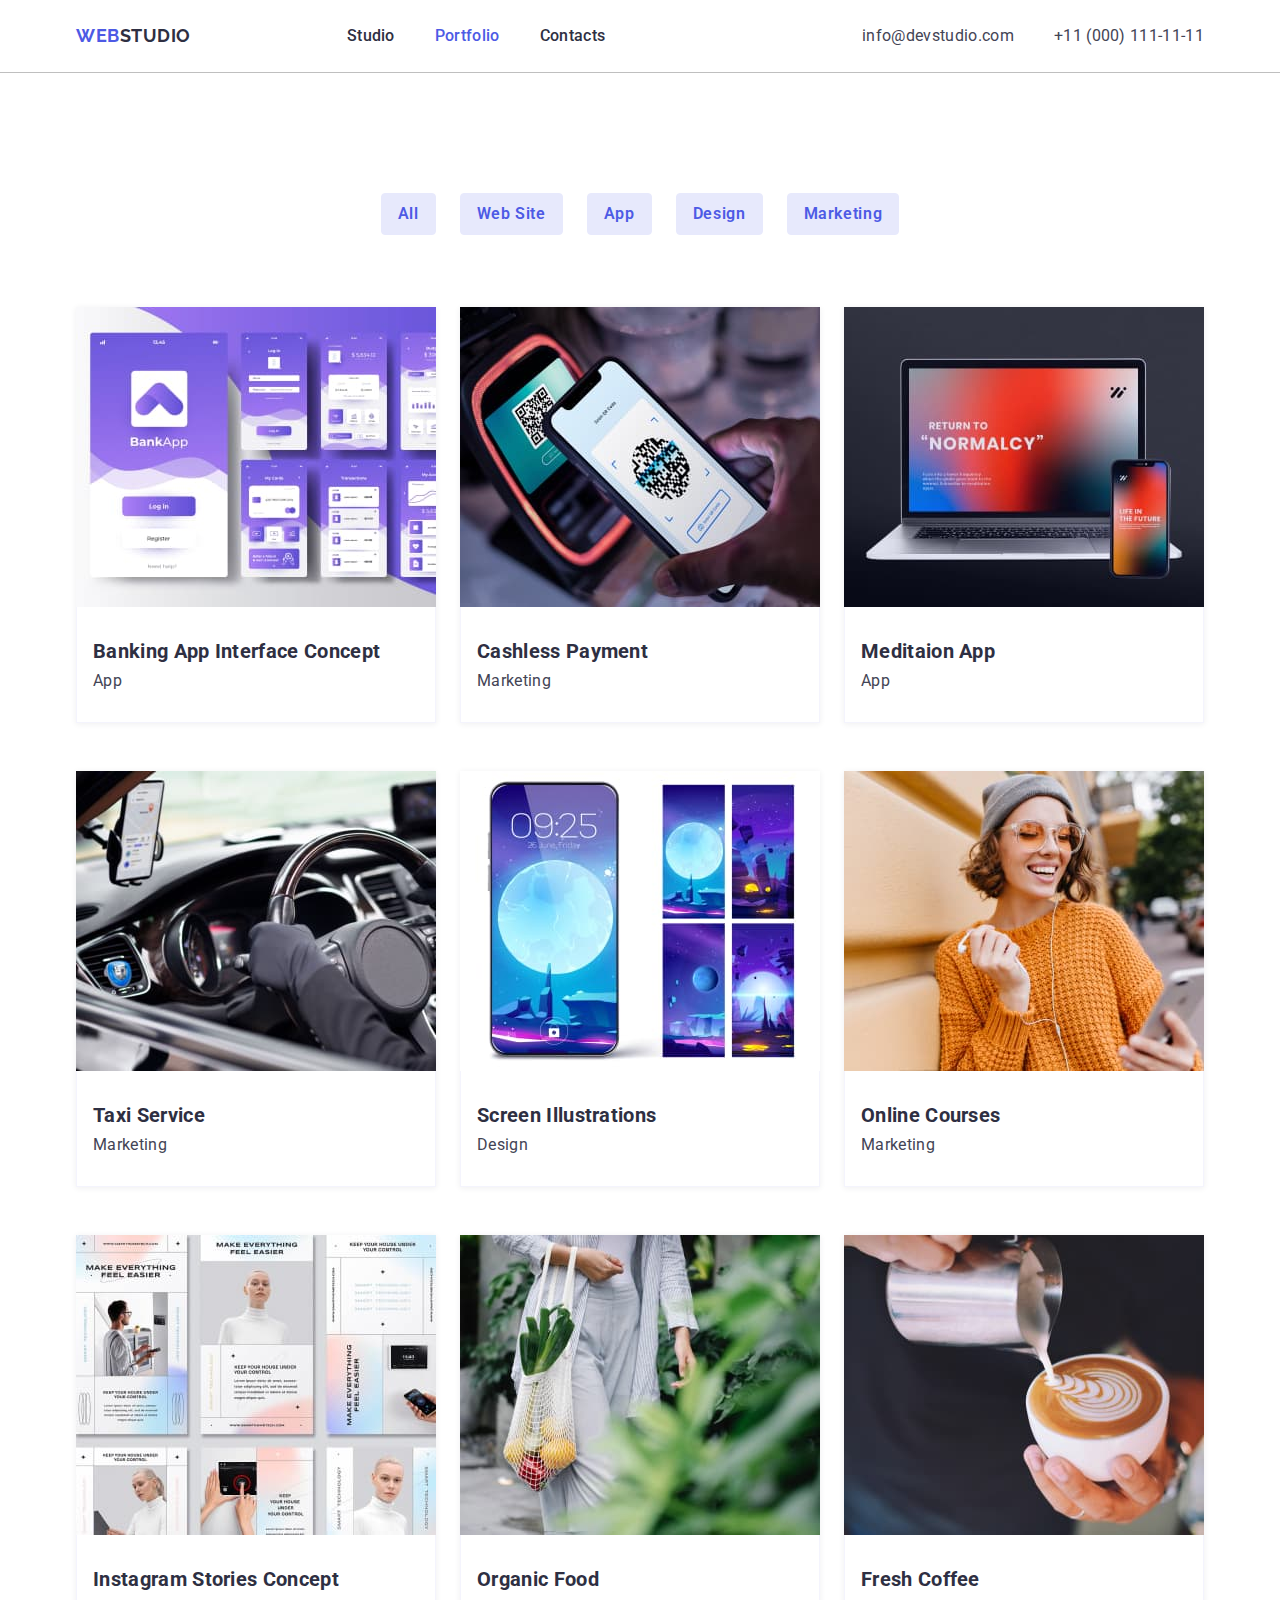
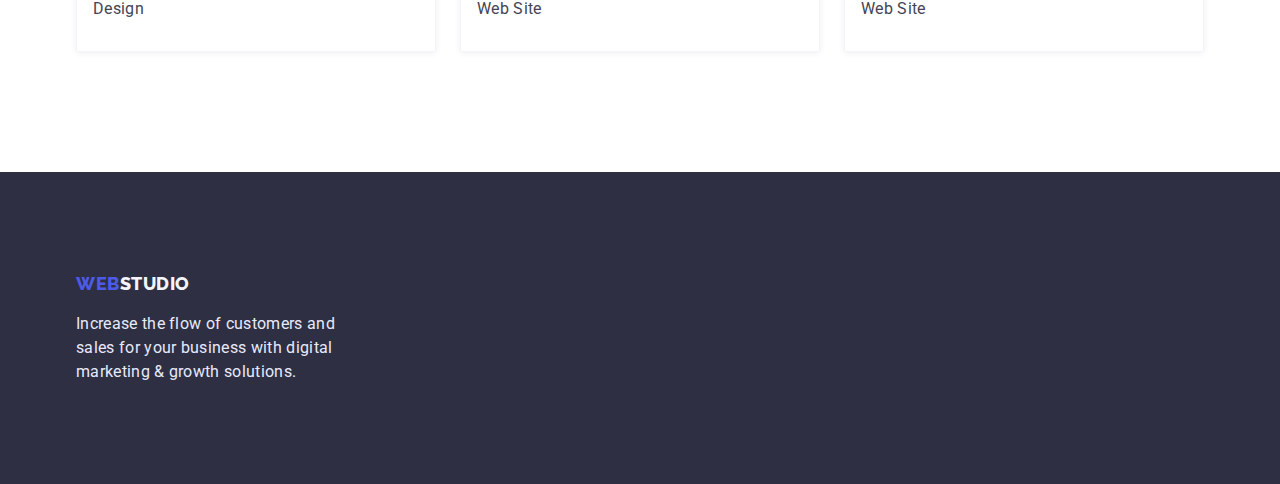
==== portfolio.html @ 0e04701a "Initial commit" ====
<!DOCTYPE html>
<html lang="en">
  <head>
    <meta charset="UTF-8" />
    <meta http-equiv="X-UA-Compatible" content="IE=edge" />
    <meta name="viewport" content="width=device-width, initial-scale=1.0" />
    <title>Portfolio-Lebedieva-3HW</title>
    <!-- file Normilize -->
    <link rel="stylesheet" href="https://cdnjs.cloudflare.com/ajax/libs/modern-normalize/1.1.0/modern-normalize.min.css">
   <!-- file fonts -->
    <link rel="preconnect" href="https://fonts.googleapis.com">
    <link rel="preconnect" href="https://fonts.gstatic.com" crossorigin>
    <link href="https://fonts.googleapis.com/css2?family=Raleway:wght@800&family=Roboto:wght@400;500;700;900&display=swap" rel="stylesheet">
    <!-- file with styles -->
    <link rel="stylesheet" href="./css/styles.css">
  </head>
  <body class="body">
    <!-- Header Section -->
    <header class="header">
      <div class="header-section container">
      <nav class="nav-section">
        <a class="logo link" href="./index.html"> <span class="accent-logo">WEB</span>STUDIO</a>
        <ul class="site-nav list">
          <li><a class="link-nav link" href="./index.html">Studio</a></li>
          <li><a class="link-nav link current" href="./portfolio.html">Portfolio</a></li>
          <li><a class="link-nav link" href="#">Contacts</a></li>
        </ul>
      </nav>
      <ul class="contact-nav list">
        <li><a class="link-contact link" href="mailto:info@devstudio.com">info@devstudio.com</a></li>
        <li><a class="link-contact link" href="tel:+110001111111">+11 (000) 111-11-11</a></li>
      </ul>
      </div>
    </header>
<main> 
 <h1 class="portfolio-title visually-hidden">Our portfolio</h1>
    <!-- Section Filters -->
 <section class="section">
   <div class="container">
<ul class="filters-list list">
    <li class="filters-item"><button class="button" type="button">All</button></li>
    <li class="filters-item"><button class="button" type="button">Web Site</button></li>
    <li class="filters-item"><button class="button" type="button">App</button></li>
    <li class="filters-item"><button class="button" type="button">Design</button></li>
    <li class="filters-item"><button class="button" type="button">Marketing</button></li>
</ul>
  <ul class="progect-list list">
    <li class="progect-item">
      <a class="progect-link link" href="#">
      <img src="./Images/Portfolio/bank_app.jpg" alt="Banking App Interface Concept"
      width="360"
      height="300">
      <div class="progect-description">
      <h3 class="title">Banking App Interface Concept</h3>
      <p class="text">App</p>
      </div>
    </a>
    </li>
    <li class="progect-item">
      <a class="progect-link link" href="#">
      <img src="./Images/Portfolio/qrkod.jpg" alt="Cashless Payment"
      width="360"
      height="300">
      <div class="progect-description">
      <h3 class="title">Cashless Payment</h3>
      <p class="text">Marketing</p>
      </div>
    </a>
    </li>
    <li class="progect-item">
      <a class="progect-link link" href="#">
      <img src="./Images/Portfolio/meditation_app.jpg" alt="Meditaion App"
      width="360"
      height="300">
      <div class="progect-description">
      <h3 class="title">Meditaion App</h3>
      <p class="text link">App</p>
      </div>
    </a>
    </li>
    <li class="progect-item">
      <a class="progect-link link" href="#">
      <img src="./Images/Portfolio/taxi_service.jpg" alt="Taxi Service"
      width="360"
      height="300">
      <div class="progect-description">
      <h3 class="title">Taxi Service</h3>
      <p class="text">Marketing</p>
      </div>
    </a>
    </li>
    <li class="progect-item">
      <a class="progect-link link" href="#">
      <img src="./Images/Portfolio/screen_ill.jpg" alt="Screen Illustrations"
      width="360"
      height="300">
      <div class="progect-description">
      <h3 class="title">Screen Illustrations</h3>
      <p class="text">Design</p>
      </div>
    </a>
    </li>
    <li class="progect-item">
      <a class="progect-link link" href="#">
      <img src="./Images/Portfolio/online_course.jpg" alt="Online Courses"
      width="360"
      height="300">
      <div class="progect-description">
      <h3 class="title">Online Courses</h3>
      <p class="text">Marketing</p>
      </div>
    </a>
    </li>
    <li class="progect-item">
      <a class="progect-link link" href="#">
      <img src="./Images/Portfolio/instagram_consept.jpg" alt="Instagram Stories Concept"
      width="360"
      height="300">
      <div class="progect-description">
      <h3 class="title">Instagram Stories Concept</h3>
      <p class="text">Design</p>
      </div>
    </a>
    </li>
    <li class="progect-item">
      <a class="progect-link link" href="#">
      <img src="./Images/Portfolio/organic_food.jpg" alt="Organic Food"
      width="360"
      height="300">
      <div class="progect-description">
      <h3 class="title">Organic Food</h3>
      <p class="text">Web Site</p>
      </div>
    </a>
    </li>
    <li class="progect-item">
      <a class="progect-link link" href="#">
      <img src="./Images/Portfolio/fresh_coffe.jpg" alt="Fresh Coffee"
      width="360"
      height="300">
      <div class="progect-description">
      <h3 class="title">Fresh Coffee</h3>
      <p class="text">Web Site</p>
      </div>
    </a>
    </li>
  </ul>
  </div>
 </section>
</main>
  <!-- Footer -->
      <footer class="footer-section">
        <div class="container">
        <a class="logo link" href="./index.html"> <span class="accent-logo">WEB</span>STUDIO</a>
        <p class="footer-text">Increase the flow of customers and sales for your business with digital marketing & growth solutions.</p>
      </div>
      </footer>
</html>
---- css/styles.css ----
/* css changes */
:root {
  --primary-text-color: rgba(67, 68, 85, 1);
  --title-text-color: rgba(46, 47, 66, 1);
  --accent-text-color: rgba(231, 233, 252, 1);
  --brand-text-color: rgba(77, 90, 229, 1);
  --accent-section-color: rgba(244, 244, 253, 1);
}

*,
*::before,
*::after {
  box-sizing: border-box;
}

/* ==Скидання стилів== */

h1,
h2,
h3,
h4,
h5,
h6,
p {
  margin-top: 0;
  margin-bottom: 0;
}

ul {
  margin-top: 0;
  margin-bottom: 0;
  padding-left: 0;
}

img {
  display: block;
width: 100%;
}

/* ==General box-container for all section== */
.container {
  max-width: 1158px;
  margin: 0 auto;
  padding-left: 15px;
  padding-right: 15px;
}

.body {
  background: rgb(255, 255, 255);
  color: var(--primary-text-color);
  font-family: "Roboto", sans-serif;
  letter-spacing: 0.02em;

}

.list {
  list-style: none;
}

.link {
  text-decoration: none;
}

/* ==HEADER== */

.header {
  padding-top: 24px;
  padding-bottom: 24px;
  border-bottom: 1px solid rgba(0, 0, 0, 0.25);
  box-shadow: box-shadow: 0px 2px 1px rgba(46, 47, 66, 0.08), 
  0px 1px 1px rgba(46, 47, 66, 0.16), 
  0px 1px 6px rgba(46, 47, 66, 0.08);
}

.header-section {
  display: flex;
  align-items: center;
}

.nav-section {
  display: flex;
  align-items: center;
}

/* ==Логотип== */
.logo {
  color: var(--title-text-color);
  font-family: "Raleway", sans-serif;
  font-weight: 700;
  font-size: 18px;
  line-height: 1.33;
  letter-spacing: 0.03em;
  margin-right: 156px;
}

.accent-logo {
  color: var(--brand-text-color);
}

.accent-logo:active {
  color: var(--brand-text-color);
}

.site-nav {
    display: flex;
}

/* ==Навігація по сторінкам */
.link-nav {
  color: var(--title-text-color);
  font-weight: 500;
  font-size: 16px;
  line-height: 1.5;
}

.link-nav:hover,
.link-nav:focus {
  color: var(--primary-text-color);
}

.site-nav, 
.link-nav {
margin-right: 40px;
}

/* ==Навігація по контактам== */

.contact-nav {
    display: flex;
    margin-left: auto;
}

.link-contact {
  color: var(--primary-text-color);
  font-size: 16px;
  line-height: 1.5;
  margin-left: 40px;
}


.link-contact:hover,
.link-contact:focus,
.current {
  color: var(--brand-text-color);
}

/* ===MAIN=== */

/* ==Hero Section== */
.hero {
  background-color: var(--title-text-color);
  padding-top: 192px;
  padding-bottom: 292px;
  text-align: center;
}

.hero-title {
  color: rgb(255, 255, 255);
  font-weight: 900;
  font-size: 56px;
  line-height: 1.07;
  max-width: 492px;
  display: block;
  margin: auto;
  margin-bottom: 48px;
}

.hero-button {
  color: var(--accent-text-color);
  min-width: 170px;
  font-family: inherit;
  font-weight: 600;
  font-size: 16px;
  line-height: 1.19;
  align-items: center;
  letter-spacing: 0.04em;
  background-color: var(--brand-text-color);
  border-color: var(--brand-text-color);
  cursor: pointer;
  box-shadow: 0px 4px 4px rgba(0, 0, 0, 0.15);
  border-radius: 4px;
  padding: 16px 32px;
}

.hero-button:hover,
.hero-button:focus {
  color: var(--accent-text-color);
  background-color: #4d5ae5;
  box-shadow: 0px 1px 6px rgba(46, 47, 66, 0.08),
    0px 1px 1px rgba(46, 47, 66, 0.16), 0px 2px 1px rgba(46, 47, 66, 0.08);
}

/* ==Benefit Section== */

.visually-hidden {
  position: absolute;
  width: 1px;
  height: 1px;
  margin: -1px;
  border: 0;
  padding: 0;

  white-space: nowrap;
  clip-path: inset(100%);
  clip: rect(0 0 0 0);
  overflow: hidden;
}
/* ==Для всіх секцій== */

.section {
  padding-top: 120px;
  padding-bottom: 120px;
}

.benefit-section {
  padding-top: 120px;
}

.benefit-list {
  display: flex;
}

.benefit-list > .benefit-item {
  flex-basis: calc(100%/4);
}

.benefit-item:not(:first-child) {
  margin-left: 24px;
  }

.benefit-list .title {
  color: var(--title-text-color);
  font-size: 20px;
  line-height: 1.2;
margin-bottom: 8px;
}

.benefit-list .text {
  font-size: 16px;
  line-height: 1.5;
}

/* ==WWD Section== */

.title-wwd,
.title-team {
  color: var(--title-text-color);
  font-size: 36px;
  line-height: 1.11;
  text-align: center;
  text-transform: capitalize;
  margin-bottom: 72px;
}
.wwd-list {
  display: flex;
}

.wwd-list > .wwd-item {
  flex-basis: calc(100%/3)
}

.wwd-item:not(:first-child) {
margin-left: 24px;
}

/* ==Team Section== */
.section-team {
  background-color: var(--accent-section-color);
}

.team-list {
  display: flex;
}

.team-list > .team-item {
  flex-basis: calc(100%/4)
}

.team-item:not(:first-child) {
margin-left: 24px;
}

.team-item {
  box-shadow: 0px 1px 6px rgba(46, 47, 66, 0.08), 0px 1px 1px rgba(46, 47, 66, 0.16), 0px 2px 1px rgba(46, 47, 66, 0.08);
  border-radius: 0px 0px 4px 4px;
}

.team-description {
  background-color: rgb(255, 255, 255);
  padding-top: 32px;
  padding-bottom: 32px;
}

.team-list .title {
  color: var(--title-text-color);
  font-size: 20px;
  line-height: 1.2;
  text-align: center;
  margin-bottom: 8px;
}


.team-list .text {
  font-size: 16px;
  line-height: 1.5;
  text-align: center;
}

/*=== Footer=== */
.footer-section {
  background-color: var(--title-text-color);
  padding: 100px 0;
}

.footer-text {
  color: var(--accent-text-color);
  font-size: 16px;
  line-height: 1.5;
  max-width: 264px;
  margin-top: 16px;
}

.footer-section .logo {
  color: var(--accent-section-color);
  font-family: "Raleway", sans-serif;
  font-weight: 800;
  font-size: 18px;
  line-height: 1.33;
  letter-spacing: 0.03em;
}

.accent-logo {
  color: var(--brand-text-color);
}

/*======PORTFOLIO===== */

/* ==Filters button== */

.filters-list {
  display: flex;
  margin-bottom: 72px;
  justify-content: center;
}

.filters-item:not(:first-child) {
  margin-left: 24px;
}

.filters-list .button {
  color: var(--brand-text-color);
  font-family: inherit;
  font-weight: 600;
  font-size: 16px;
  line-height: 1.5;
  letter-spacing: 0.04em;
  background-color: var(--accent-text-color);
  cursor: pointer;
  border-radius: 4px;
  border: 1px solid;
  border-color: var(--accent-text-color);
  padding: 8px 16px;
}

.filters-list .button:hover,
.filters-list .button:focus {
  color: var(--accent-text-color);
  background-color: var(--brand-text-color);
  border-color: var(--brand-text-color);
  box-shadow: 0px 3px 1px rgba(0, 0, 0, 0.1), 0px 2px 1px rgba(0, 0, 0, 0.08),
    0px 2px 2px rgba(0, 0, 0, 0.12);
}

/* ==Progects== */

.progect-list {
  display: flex;
  flex-wrap: wrap;
  margin-bottom: -48px;
  margin-left: -24px;
}

.progect-item {
  margin-bottom: 48px;
  margin-left: 24px;
  flex-basis: calc(100%/3 - 24px);
}

.progect-link {
display: block;
box-shadow: 0px 1px 6px rgba(46, 47, 66, 0.08);
}

.progect-description {
  background-color: rgb(255, 255, 255);
  border: 0.5px solid #F4F4FD;
  border-top: transparent;
}

.progect-list .title {
  color: var(--title-text-color);
  font-size: 20px;
  line-height: 1.2;
  padding-top: 32px;
  padding-bottom: 8px;
  padding-left: 16px;
}

.progect-link .text {
  color: var(--primary-text-color);
  font-size: 16px;
  line-height: 1.2;
  padding-bottom: 32px;
  padding-left: 16px;
}
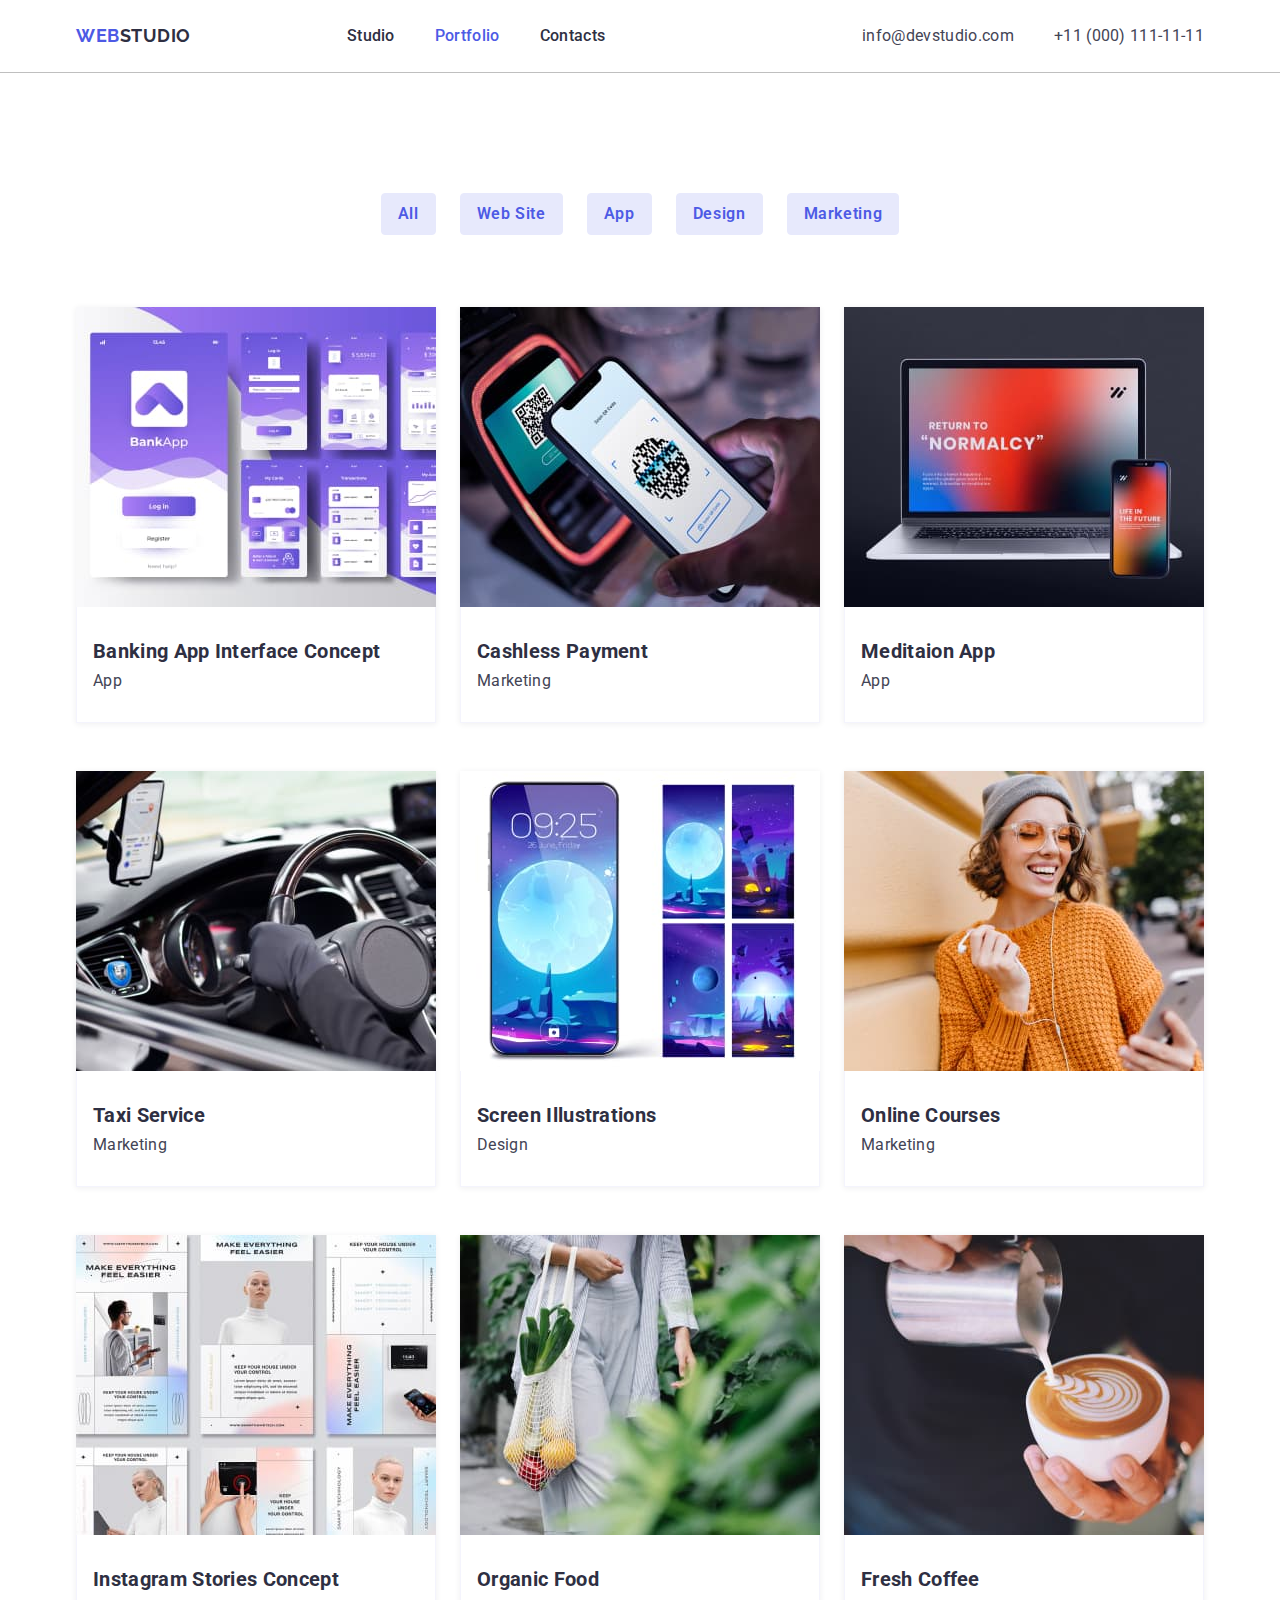
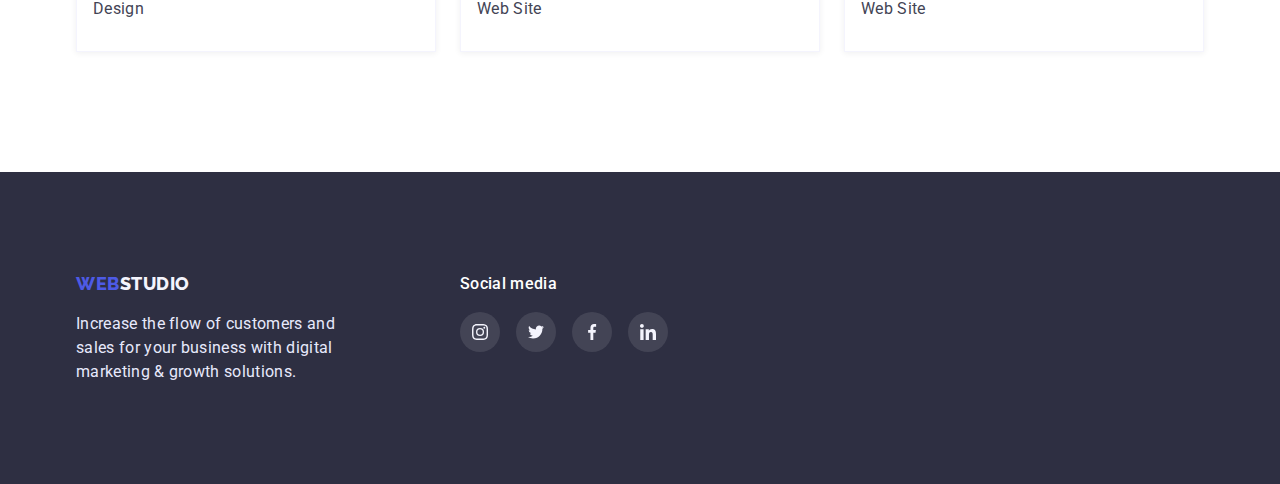
==== commit 06912370: "added shadow hower focus" ====
--- a/portfolio.html
+++ b/portfolio.html
@@ -4,7 +4,7 @@
     <meta charset="UTF-8" />
     <meta http-equiv="X-UA-Compatible" content="IE=edge" />
     <meta name="viewport" content="width=device-width, initial-scale=1.0" />
-    <title>Portfolio-Lebedieva-3HW</title>
+    <title>Portfolio-Lebedieva-4HW</title>
     <!-- file Normilize -->
     <link rel="stylesheet" href="https://cdnjs.cloudflare.com/ajax/libs/modern-normalize/1.1.0/modern-normalize.min.css">
    <!-- file fonts -->
@@ -149,10 +149,46 @@
  </section>
 </main>
   <!-- Footer -->
-      <footer class="footer-section">
-        <div class="container">
+      <footer class="footer">
+        <div class="footer-section container">
+        <div class="footer-information">
         <a class="logo link" href="./index.html"> <span class="accent-logo">WEB</span>STUDIO</a>
         <p class="footer-text">Increase the flow of customers and sales for your business with digital marketing & growth solutions.</p>
+        </div>
+        <div class="footer-social">
+          <p class="text">Social media</p>
+          <ul class="footer-social-list list">
+             <li class="footer-social-item">
+                <a class="footer-social-link link" href="#">
+                  <svg class="footer-social-icon">
+                  <use href="./Images/icons.svg#instagram-2"></use>
+                </svg>
+                </a>
+              </li>
+              <li class="footer-social-item">
+                <a class="footer-social-link link" href="#">
+                  <svg class="footer-social-icon">
+                  <use href="./Images/icons.svg#twitter-1"></use>
+                </svg>
+                </a>
+              </li>
+              <li class="footer-social-item">
+                <a class="footer-social-link link" href="#">
+                  <svg class="footer-social-icon">
+                  <use href="./Images/icons.svg#facebook-1"></use>
+                </svg>
+                </a>
+              </li>
+              <li class="footer-social-item">
+                <a class="footer-social-link link" href="#">
+                  <svg class="footer-social-icon">
+                  <use href="./Images/icons.svg#linkedin-1"></use>
+                </svg>
+                </a>
+              </li>
+          </ul>
+        </div>
       </div>
       </footer>
+  </body>
 </html>
--- a/css/styles.css
+++ b/css/styles.css
@@ -5,6 +5,8 @@
   --accent-text-color: rgba(231, 233, 252, 1);
   --brand-text-color: rgba(77, 90, 229, 1);
   --accent-section-color: rgba(244, 244, 253, 1);
+  --button-accent-color: rgba(64, 75, 191, 1);
+  --current-color-clients: rgba(142, 143, 153, 1)
 }
 
 *,
@@ -148,7 +150,19 @@
 
 /* ==Hero Section== */
 .hero {
+  max-width: 1440px;
+  max-height: 600px;
+  margin-left: auto;
+  margin-right: auto;
   background-color: var(--title-text-color);
+  background-image: url(../Images/hero/people-office\ 1.jpg);
+  background-repeat: no repeat;
+  background-position: center;
+  background-size: cover;
+  background-image: linear-gradient(to right,
+   rgba(46, 47, 66, 0.7),
+   rgba(46, 47, 66, 0.7)),
+  url(../Images/hero/people-office\ 1.jpg);
   padding-top: 192px;
   padding-bottom: 292px;
   text-align: center;
@@ -185,9 +199,7 @@
 .hero-button:hover,
 .hero-button:focus {
   color: var(--accent-text-color);
-  background-color: #4d5ae5;
-  box-shadow: 0px 1px 6px rgba(46, 47, 66, 0.08),
-    0px 1px 1px rgba(46, 47, 66, 0.16), 0px 2px 1px rgba(46, 47, 66, 0.08);
+  background-color: var(--button-accent-color);
 }
 
 /* ==Benefit Section== */
@@ -212,6 +224,26 @@
   padding-bottom: 120px;
 }
 
+/* ==Для іконок== */
+
+.benefit-icon {
+  width: 64px;
+  height: 64px;
+}
+
+.benefit-pictures {
+  width: 264px;
+  height: 112px;
+  display: flex;
+  justify-content: center;
+  align-items: center;
+  background-repeat: no-repeat;
+  background-position: center;
+  background-color: var(--accent-section-color);
+  border-radius: 4px;
+  margin-bottom: 8px;
+}
+
 .benefit-section {
   padding-top: 120px;
 }
@@ -264,6 +296,7 @@
 }
 
 /* ==Team Section== */
+
 .section-team {
   background-color: var(--accent-section-color);
 }
@@ -281,7 +314,9 @@
 }
 
 .team-item {
-  box-shadow: 0px 1px 6px rgba(46, 47, 66, 0.08), 0px 1px 1px rgba(46, 47, 66, 0.16), 0px 2px 1px rgba(46, 47, 66, 0.08);
+  box-shadow: 0px 1px 6px rgba(46, 47, 66, 0.08),
+   0px 1px 1px rgba(46, 47, 66, 0.16),
+    0px 2px 1px rgba(46, 47, 66, 0.08);
   border-radius: 0px 0px 4px 4px;
 }
 
@@ -289,34 +324,127 @@
   background-color: rgb(255, 255, 255);
   padding-top: 32px;
   padding-bottom: 32px;
+  text-align: center;
 }
 
 .team-list .title {
   color: var(--title-text-color);
   font-size: 20px;
   line-height: 1.2;
+  margin-bottom: 8px;
+}
+
+
+.team-list .text {
+  font-size: 16px;
+  line-height: 1.5;
+  margin-bottom: 8px;
+}
+
+/* ==Team social icons== */
+
+.team-social-list {
+  display: flex;
+  width: 232px;
+  margin-left: auto;
+  margin-right: auto;
+  justify-content: space-between;
+}
+
+.team-social-icon {
+  width: 16px;
+  height: 16px;
+}
+
+.team-social-link {
+  width: 40px;
+  height: 40px;
+  display: flex;
+  justify-content: center;
+  align-items: center;
+  background-repeat: no-repeat;
+  background-position: center;
+  background-size: contain;
+  background-color: var(--brand-text-color);
+  border-radius: 50%;
+}
+
+.team-social-link:hover,
+.team-social-link:focus {
+  background-color: var(--button-accent-color);
+}
+
+/* ===Client==== */
+
+.title-client {
+  color: var(--title-text-color);
+  font-size: 36px;
+  line-height: 1.1;
   text-align: center;
-  margin-bottom: 8px;
-}
-
-
-.team-list .text {
-  font-size: 16px;
-  line-height: 1.5;
-  text-align: center;
-}
+  text-transform: capitalize;
+  margin-bottom: 72px;
+}
+
+.client-list {
+  display: flex;
+  justify-content: center;
+}
+
+.client-item:not(:last-child) {
+  margin-right: 24px;
+}
+
+.client-item-link {
+  display: flex;
+  justify-content: center;
+  align-items: center;
+  background-repeat: no-repeat;
+  background-position: center;
+  background-size: contain;
+  width: 168px;
+  height: 88px;
+  border: 1px solid var(--current-color-clients);
+  border-radius: 4px;
+  color: var(--current-color-clients);
+}
+
+.clien-icon {
+  width: 104px;
+  height: 56px;
+  fill: currentColor;
+}
+
+.client-item-link:hover,
+.client-item-link:focus,
+.client-icon:hover,
+.client-icon:focus {
+  border-color: var(--button-accent-color);
+  color: var(--button-accent-color);
+}
+
 
 /*=== Footer=== */
+.footer {
+  background-color: var(--title-text-color);
+}
+
 .footer-section {
-  background-color: var(--title-text-color);
-  padding: 100px 0;
+  display: flex;
+  justify-content: flex-start;
+  padding-top: 100px;
+  padding-bottom: 100px;
+}
+
+.footer-information {
+  width: 264px;
+  justify-content: flex-start;
+  margin-right: 120px;
 }
 
 .footer-text {
   color: var(--accent-text-color);
   font-size: 16px;
   line-height: 1.5;
-  max-width: 264px;
   margin-top: 16px;
 }
 
@@ -333,6 +461,46 @@
   color: var(--brand-text-color);
 }
 
+/* ==footer social icons== */
+
+.footer-social .text {
+  display: block;
+  color: rgb(255, 255, 255, 1);
+  font-weight: 500;
+  font-size: 16px;
+  line-height: 1.5;
+  margin-bottom: 16px;
+}
+
+.footer-social-list {
+  display: flex;
+  width: 208px;
+  justify-content: space-between;
+}
+
+.footer-social-icon {
+  width: 16px;
+  height: 16px;
+}
+
+.footer-social-link {
+  width: 40px;
+  height: 40px;
+  display: flex;
+  justify-content: center;
+  align-items: center;
+  background-repeat: no-repeat;
+  background-position: center;
+  background-size: contain;
+  background-color: rgba(255, 255, 255, 0.1);
+  border-radius: 50%;
+}
+
+.footer-social-link:hover,
+.footer-social-link:focus {
+  background-color: rgba(49, 208, 170, 1);
+}
+
 /*======PORTFOLIO===== */
 
 /* ==Filters button== */
@@ -390,6 +558,12 @@
 display: block;
 box-shadow: 0px 1px 6px rgba(46, 47, 66, 0.08);
 }
+.progect-link:hover,
+.progect-link:focus {
+box-shadow: 0px 1px 6px rgba(46, 47, 66, 0.08), 
+0px 1px 1px rgba(46, 47, 66, 0.16), 
+0px 2px 1px rgba(46, 47, 66, 0.08);
+}
 
 .progect-description {
   background-color: rgb(255, 255, 255);
